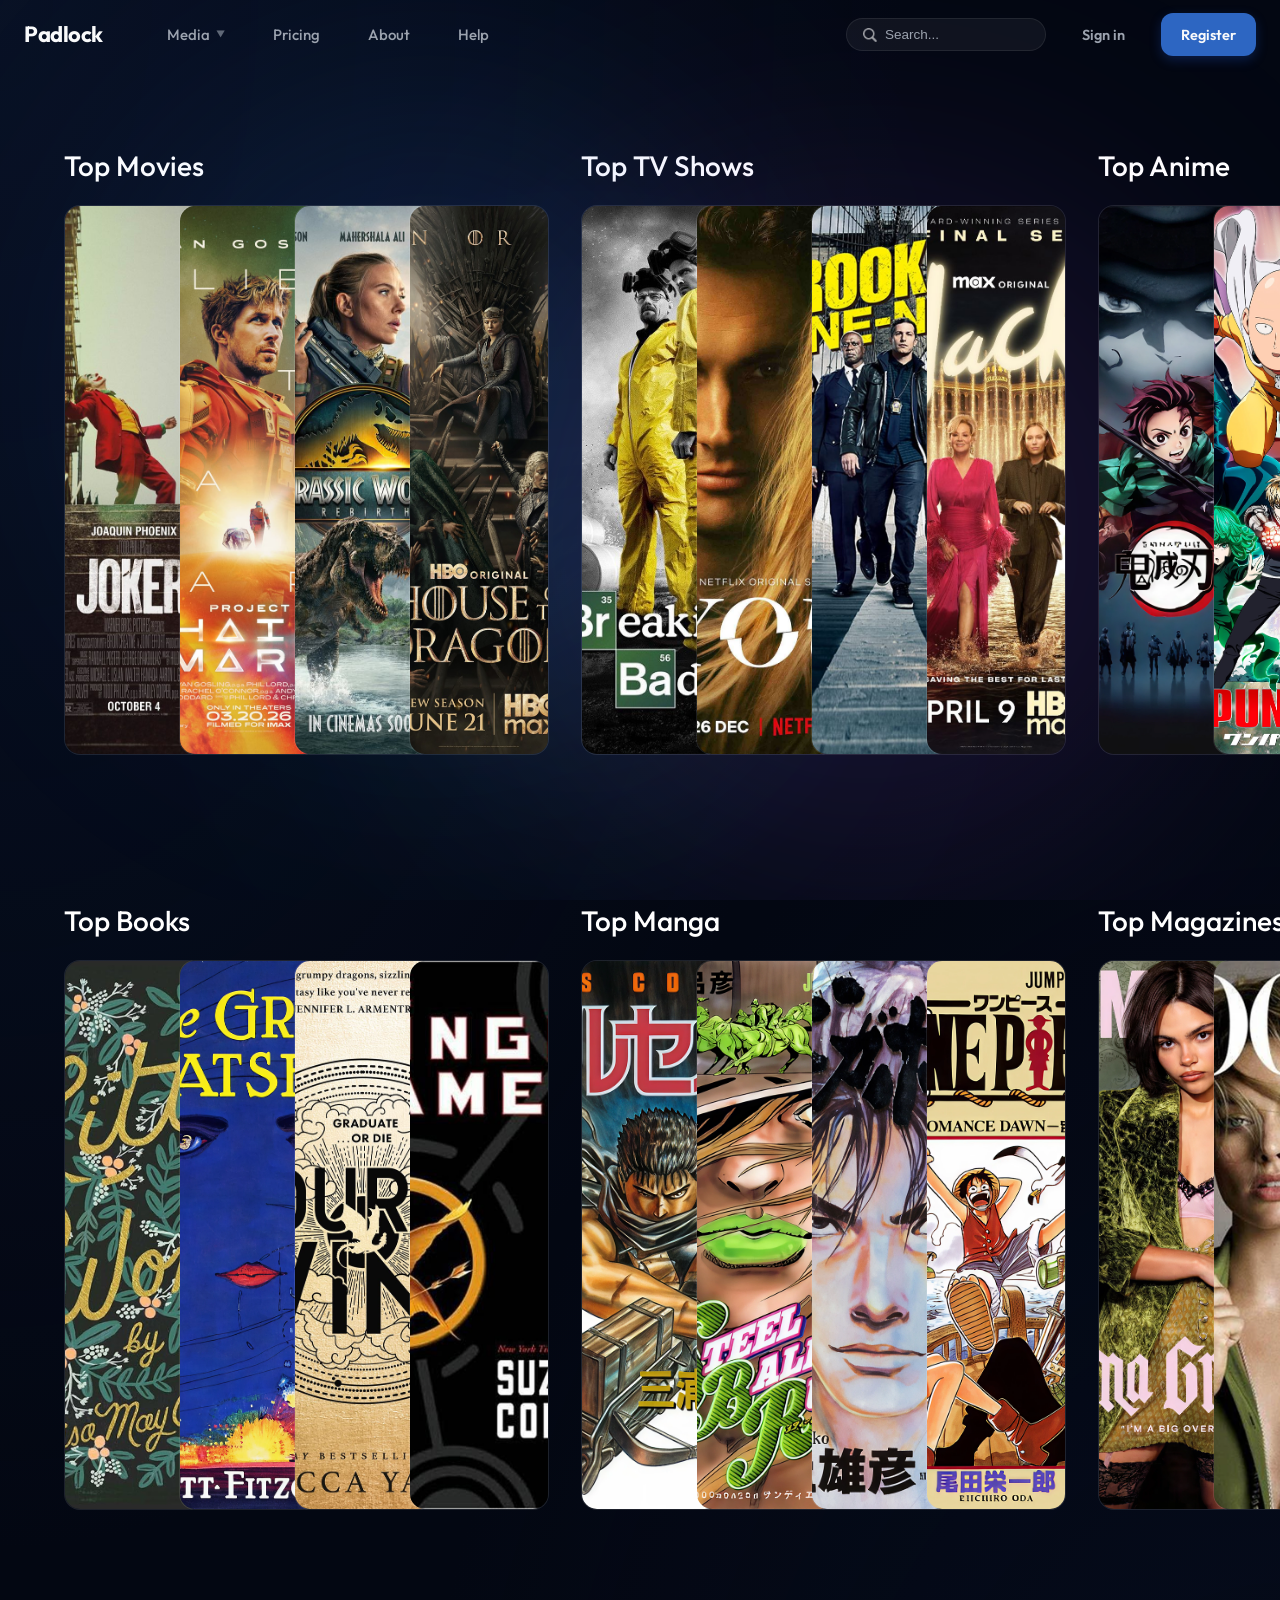
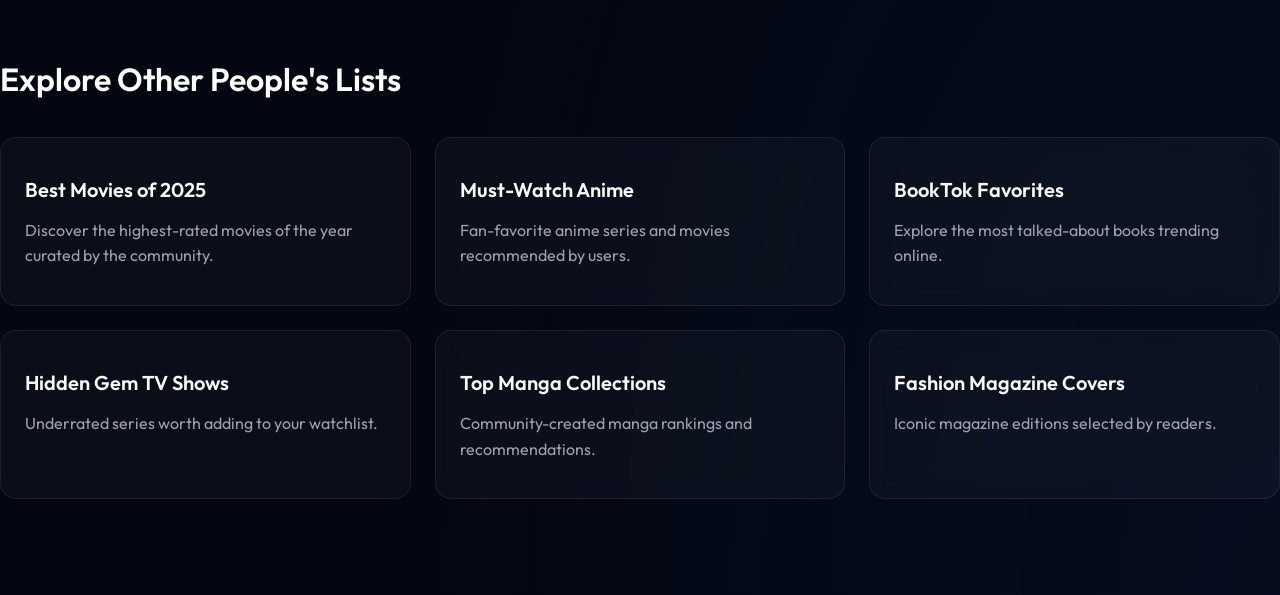
==== explore.html @ 6f5fa1e5 "carousel added in mane page, explore page rows and entertainment poasters added" ====
<!DOCTYPE html>
<html lang="en">

<head>
    <meta charset="UTF-8">
    <meta name="viewport" content="width=device-width, initial-scale=1.0">
    <title>Padlock - Explore</title>
    <meta name="description" content="Explore Padlock's entertainment universe.">

    <!-- Google Fonts -->
    <link rel="preconnect" href="https://fonts.googleapis.com">
    <link rel="preconnect" href="https://fonts.gstatic.com" crossorigin>
    <link
        href="https://fonts.googleapis.com/css2?family=Inter:wght@300;400;500;600;700&family=Outfit:wght@300;400;500;600;700&display=swap"
        rel="stylesheet">

    <link rel="stylesheet" href="style.css">
    <link rel="stylesheet" href="explore.css">


</head>

<body>

    <div class="hero__aether">
        <div class="aura-ball aura-ball--1"></div>
        <div class="aura-ball aura-ball--2"></div>
        <div class="aura-ball aura-ball--3"></div>
    </div>

    <!-- Premium Fixed Navigation Header -->
    <header class="header" id="mainHeader">
        <div class="header__container">
            <div class="header__left">
                <!-- Logo -->
                <a href="#" class="logo">
                    <span class="logo__text">Padlock</span>
                </a>

                <!-- Navigation Links -->
                <nav class="nav">
                    <div class="nav__item nav__item--has-dropdown" id="mediaDropdownTrigger">
                        <a href="#" class="nav__link"> Media

                            <span class="nav__arrow">▼</span>
                        </a>

                        <!-- Full-width Dropdown Menu -->
                        <div class="dropdown" id="mediaDropdown">
                            <div class="dropdown__container">
                                <!-- Left Panel: Pitch/Overview -->
                                <div class="dropdown__left">
                                    <h3 class="dropdown__title">All Your Media</h3>
                                    <p class="dropdown__info">Keep track of movies, TV shows, anime, books, manga,
                                        magazines and more in one place.</p>
                                    <a href="#" class="dropdown__action">
                                        See overview <span class="dropdown__arrow">→</span>
                                    </a>
                                </div>

                                <!-- Right Panel: Navigation Columns -->
                                <div class="dropdown__right">
                                    <div class="subnav-column">
                                        <span class="subnav-label">Watch</span>
                                        <div class="subnav">
                                            <a href="#" class="subnav-link">
                                                <span class="link-title">Movies</span>
                                                <span class="link-arrow">→</span>
                                            </a>
                                            <a href="#" class="subnav-link">
                                                <span class="link-title">TV Shows</span>
                                                <span class="link-arrow">→</span>
                                            </a>
                                            <a href="#" class="subnav-link">
                                                <span class="link-title">Anime</span>
                                                <span class="link-arrow">→</span>
                                            </a>
                                        </div>
                                    </div>

                                    <div class="subnav-column">
                                        <span class="subnav-label">Reads</span>
                                        <div class="subnav">
                                            <a href="#" class="subnav-link">

                                                <span class="link-title">Books</span>
                                                <span class="link-arrow">→</span>
                                            </a>
                                            <a href="#" class="subnav-link">

                                                <span class="link-title">Manga</span>
                                                <span class="link-arrow">→</span>
                                            </a>
                                            <a href="#" class="subnav-link">

                                                <span class="link-title">Magazines</span>
                                                <span class="link-arrow">→</span>
                                            </a>
                                        </div>
                                    </div>
                                </div>
                            </div>
                        </div>
                    </div>
                    <a href="#" class="nav__link">Pricing</a>
                    <a href="#" class="nav__link">About</a>
                    <a href="#" class="nav__link">Help</a>
                </nav>
            </div>

            <!-- Right Controls: Search & Account -->
            <div class="header__right">
                <div class="search-bar">
                    <img src="./images/magnifyingglass.png" alt="Search Icon" class="search-bar__icon">
                    <input type="text" placeholder="Search..." class="search-bar__input">
                </div>
                <a href="./signin.html" class="btn btn--text">Sign in</a>
                <a href="./register.html" class="btn btn--primary">Register</a>
            </div>
        </div>

        <!-- Background Blur Overlay -->
        <div class="dropdown-overlay" id="dropdownOverlay"></div>
    </header>


    <main class="explore-page">

        <section class="section__entertainment">
            <h1 class="section__title">Top Movies</h1>
            <div class="media-row">

                <div class="movie-card">
                    <img src="./images/jocker.png" alt="F1 Movie" class="movie-card__image">
                </div>

                <div class="movie-card">
                    <img src="./images/projecth.png" alt="Project H" class="movie-card__image">
                </div>

                <div class="movie-card">
                    <img src="./images/jurasicworldr.png" alt="Jurassic World: Dominion" class="movie-card__image">
                </div>

                <div class="movie-card">
                    <img src="./images/houseofdragons.png" alt="Kimetsu no Yaiba" class="movie-card__image">
                </div>
            </div>
        </section>

        <section class="section__entertainment">
            <h1 class="section__title">Top TV Shows</h1>
            <div class="media-row">

                <div class="movie-card">
                    <img src="./images/breakingbad.png" alt="Breaking Bad" class="movie-card__image">
                </div>

                <div class="movie-card">
                    <img src="./images/you.png" alt="Kimetsu no Yaiba" class="movie-card__image">
                </div>

                <div class="movie-card">
                    <img src="./images/brooklnninenine.png" alt="Kimetsu no Yaiba" class="movie-card__image">
                </div>

                <div class="movie-card">
                    <img src="./images/hacks.png" alt="Kimetsu no Yaiba" class="movie-card__image">
                </div>


            </div>
        </section>

        <section class="section__entertainment">
            <h1 class="section__title">Top Anime</h1>
            <div class="media-row">
                <div class="movie-card">
                    <img src="./images/kimetsunoyaiba.png" alt="Kimetsu no Yaiba" class="movie-card__image">
                </div>
                <div class="movie-card">
                    <img src="./images/onepunch.png" alt="One Punch Man" class="movie-card__image">
                </div>
                <div class="movie-card">
                    <img src="./images/juju.png" alt="Kimetsu no Yaiba" class="movie-card__image">
                </div>
                <div class="movie-card">
                    <img src="./images/aot.png" alt="Kimetsu no Yaiba" class="movie-card__image">
                </div>
            </div>
        </section>

        <section class="section__entertainment">
            <h1 class="section__title">Top Books</h1>
            <div class="media-row">

                <div class="movie-card">
                    <img src="./images/litlewoman.png" alt="Little Women" class="movie-card__image">
                </div>

                <div class="movie-card">
                    <img src="./images/greatgatsby.png" alt="Kimetsu no Yaiba" class="movie-card__image">
                </div>

                <div class="movie-card">
                    <img src="./images/fourthwing.png" alt="Kimetsu no Yaiba" class="movie-card__image">
                </div>

                <div class="movie-card">
                    <img src="./images/hungergamesbook.png" alt="Kimetsu no Yaiba" class="movie-card__image">
                </div>

            </div>
        </section>

        <section class="section__entertainment">
            <h1 class="section__title">Top Manga</h1>
            <div class="media-row">

                <div class="movie-card">
                    <img src="./images/bersekmanga.png" alt="Kimetsu no Yaiba" class="movie-card__image">
                </div>

                <div class="movie-card">
                    <img src="./images/jujumanga.png" alt="Kimetsu no Yaiba" class="movie-card__image">
                </div>

                <div class="movie-card">
                    <img src="./images/vagabonmanga.png" alt="Kimetsu no Yaiba" class="movie-card__image">
                </div>

                <div class="movie-card">
                    <img src="./images/onepicemanga.png" alt="Kimetsu no Yaiba" class="movie-card__image">
                </div>

            </div>
        </section>

        <section class="section__entertainment">
            <h1 class="section__title">Top Magazines</h1>
            <div class="media-row">

                <div class="movie-card">
                    <img src="./images/ariannagcosmo.png" alt="Kimetsu no Yaiba" class="movie-card__image">
                </div>

                <div class="movie-card">
                    <img src="./images/margotvogue.png" alt="Kimetsu no Yaiba" class="movie-card__image">
                </div>

                <div class="movie-card">
                    <img src="./images/chalametvogue.png" alt="Kimetsu no Yaiba" class="movie-card__image">
                </div>

                <div class="movie-card">
                    <img src="./images/voguegracea.png" alt="Kimetsu no Yaiba" class="movie-card__image">
                </div>

            </div>
        </section>

    </main>
    <section class="lists-section">

        <h2 class="lists-section__title">Explore Other People's Lists</h2>

        <div class="lists-grid">

            <div class="list-card">
                <h3 class="list-card__title">Best Movies of 2025</h3>
                <p class="list-card__description">
                    Discover the highest-rated movies of the year curated by the community.
                </p>
            </div>

            <div class="list-card">
                <h3 class="list-card__title">Must-Watch Anime</h3>
                <p class="list-card__description">
                    Fan-favorite anime series and movies recommended by users.
                </p>
            </div>

            <div class="list-card">
                <h3 class="list-card__title">BookTok Favorites</h3>
                <p class="list-card__description">
                    Explore the most talked-about books trending online.
                </p>
            </div>

            <div class="list-card">
                <h3 class="list-card__title">Hidden Gem TV Shows</h3>
                <p class="list-card__description">
                    Underrated series worth adding to your watchlist.
                </p>
            </div>

            <div class="list-card">
                <h3 class="list-card__title">Top Manga Collections</h3>
                <p class="list-card__description">
                    Community-created manga rankings and recommendations.
                </p>
            </div>

            <div class="list-card">
                <h3 class="list-card__title">Fashion Magazine Covers</h3>
                <p class="list-card__description">
                    Iconic magazine editions selected by readers.
                </p>
            </div>

        </div>

    </section>




</body>

</html>
---- style.css ----
/* ==========================================================================
   DESIGN VARIABLES & CUSTOM TOKENS (Sleek Dark Theme)
   ========================================================================== */
:root {
    /* Color Palette */
    --color-bg-primary: #030712;
    --color-bg-secondary: #081125;
    --color-text-white: #f9fafb;
    --color-text-muted-white: #9ca3af;

    /* Header & Navigation Colors (Dark Theme Glassmorphism) */
    --color-header-bg: rgba(3, 7, 18, 0.45);
    --color-header-bg-solid: rgba(8, 17, 37, 0.95);
    --color-header-text: #f9fafb;
    --color-header-muted: #9ca3af;
    --color-header-border: rgba(255, 255, 255, 0.06);
    --color-blue-primary: rgba(59, 131, 246, 0.774);
    --color-blue-hover: rgb(219, 143, 28);
    --color-accent-purple: #a855f7;

    /* Card Colors */
    --color-card-bg: rgba(255, 255, 255, 0.03);
    --color-card-border: rgba(255, 255, 255, 0.08);
    --color-card-bg-hover: rgba(255, 255, 255, 0.07);
    --color-card-border-hover: rgba(59, 130, 246, 0.4);

    /* Typography */
    --font-primary: 'Outfit', 'Inter', sans-serif;
    --font-secondary: 'Inter', sans-serif;

    /* Spacing System */
    --space-xs: 4px;
    --space-sm: 8px;
    --space-md: 16px;
    --space-lg: 24px;
    --space-xl: 36px;
    --space-2xl: 48px;

    /* Layout Configurations */
    --header-height: 70px;
    --border-radius-sm: 6px;
    --border-radius-md: 12px;
    --border-radius-lg: 16px;
    --border-radius-full: 9999px;

    /* Transition Timings */
    --transition-fast: 0.15s ease;
    --transition-normal: 0.25s cubic-bezier(0.2, 0.8, 0.2, 1);
    --transition-slow: 0.5s cubic-bezier(0.2, 0.8, 0.2, 1);

    /* Aether Aura Colors */
    --aura-color-1: rgba(59, 130, 246, 0.25);
    --aura-color-2: rgba(168, 85, 247, 0.25);
    --aura-color-3: rgba(6, 182, 212, 0.2);
}

/* ==========================================================================
   RESET & GLOBAL BASE STYLES
   ========================================================================== */
* {
    margin: 0;
    padding: 0;
    box-sizing: border-box;
}

body {
    background-color: var(--color-bg-primary);
    background-image: radial-gradient(at 0% 0%, rgba(13, 27, 56, 0.5) 0px, transparent 50%),
        radial-gradient(at 100% 100%, rgba(9, 18, 41, 0.5) 0px, transparent 50%);
    color: var(--color-text-white);
    font-family: var(--font-primary);
    min-height: 100vh;
    overflow-x: hidden;
    line-height: 1.6;
}

a {
    text-decoration: none;
    color: inherit;
}

button {
    font-family: inherit;
    background: none;
    border: none;
    cursor: pointer;
}

/* ==========================================================================
   HEADER & TOPBAR NAVIGATION (Antigravity Style)
   ========================================================================== */
.header {
    position: fixed;
    top: 0;
    left: 0;
    right: 0;
    width: 100%;
    height: var(--header-height);
    background-color: transparent;
    border-bottom: 1px solid transparent;
    z-index: 100;
    transition: background-color var(--transition-normal), border-bottom var(--transition-normal), backdrop-filter var(--transition-normal);
}

/* Header scrolled state */
.header.header--scrolled {
    background-color: var(--color-header-bg);
    border-bottom: 1px solid var(--color-header-border);
    backdrop-filter: blur(16px);
    -webkit-backdrop-filter: blur(16px);
}

/* Header opens dropdown state */
.header.header--dropdown-open {
    background-color: var(--color-header-bg-solid);
    border-bottom: 1px solid rgba(255, 255, 255, 0.1);
    backdrop-filter: blur(20px);
    -webkit-backdrop-filter: blur(20px);
}

.header__container {
    max-width: 1400px;
    height: 100%;
    margin: 0 auto;
    padding: 0 var(--space-lg);
    display: flex;
    align-items: center;
    justify-content: space-between;
}

.header__left {
    display: flex;
    align-items: center;
    gap: var(--space-2xl);
}

/* Logo Styling */
.logo {
    display: flex;
    align-items: center;
    gap: var(--space-sm);
    color: var(--color-header-text);
    font-weight: 700;
    font-size: 22px;
    letter-spacing: -0.5px;
}

.logo__icon {
    font-size: 22px;
    background: linear-gradient(135deg, var(--color-blue-hover), var(--color-accent-purple));
    -webkit-background-clip: text;
    -webkit-text-fill-color: transparent;
}

/* Main Navigation Menu */
.nav {
    display: flex;
    align-items: center;
    gap: var(--space-md);
}

.nav__link {
    color: var(--color-header-muted);
    font-size: 15px;
    font-weight: 500;
    padding: 8px 16px;
    border-radius: var(--border-radius-sm);
    transition: color var(--transition-fast), background-color var(--transition-fast);
    display: flex;
    align-items: center;
    gap: 6px;
}

.nav__link:hover {
    color: var(--color-header-text);
    background-color: rgba(255, 255, 255, 0.03);
}

.nav__arrow {
    font-size: 9px;
    display: inline-block;
    opacity: 0.6;
    transition: transform var(--transition-normal);
}

.nav__item--has-dropdown:hover .nav__arrow {
    transform: rotate(-180deg);
}

/* Header Right Area */
.header__right {
    display: flex;
    align-items: center;
    gap: var(--space-md);
}

/* Search Bar */
.search-bar {
    position: relative;
    display: flex;
    align-items: center;
    background-color: rgba(255, 255, 255, 0.05);
    border: 1px solid rgba(255, 255, 255, 0.08);
    border-radius: var(--border-radius-full);
    padding: 8px 16px;
    width: 200px;
    transition: all var(--transition-normal);
}

.search-bar:focus-within {
    background-color: rgba(255, 255, 255, 0.08);
    border-color: rgba(59, 130, 246, 0.5);
    width: 260px;
    box-shadow: 0 0 15px rgba(59, 130, 246, 0.15);
}

.search-bar__icon {
    width: 14px;
    height: 14px;
    opacity: 0.6;
    margin-right: var(--space-sm);
}

.search-bar__input {
    border: none;
    background: transparent;
    outline: none;
    color: var(--color-header-text);
    font-size: 13.5px;
    width: 100%;
}

.search-bar__input::placeholder {
    color: var(--color-header-muted);
}

/* Buttons */
.btn {
    padding: 10px 20px;
    border-radius: var(--border-radius-md);
    font-size: 14.5px;
    font-weight: 600;
    transition: all var(--transition-fast);
}

.btn--text {
    color: var(--color-header-muted);
}

.btn--text:hover {
    color: var(--color-header-text);
    background-color: rgba(255, 255, 255, 0.05);
}

.btn--primary {
    background: var(--color-blue-primary);
    color: var(--color-text-white);
    box-shadow: 0 4px 12px rgba(37, 99, 235, 0.25);
}

.btn--primary:hover {
    transform: translateY(-1px);
    box-shadow: 0 6px 16px rgba(37, 99, 235, 0.35);
    background: var(--color-blue-hover);
}

/* ==========================================================================
   FULL-WIDTH DROPDOWN MENU PANEL
   ========================================================================== */
.dropdown {
    position: absolute;
    top: var(--header-height);
    left: 0;
    right: 0;
    width: 100vw;
    background-color: var(--color-header-bg-solid);
    border-bottom: 1px solid rgba(255, 255, 255, 0.08);
    box-shadow: 0 20px 40px rgba(0, 0, 0, 0.3);
    padding: var(--space-2xl) 0 var(--space-xl);
    z-index: 99;
    backdrop-filter: blur(20px);
    -webkit-backdrop-filter: blur(20px);

    /* Animation Properties */
    opacity: 0;
    visibility: hidden;
    transform: translateY(-12px);
    transition: opacity var(--transition-normal), visibility var(--transition-normal), transform var(--transition-normal);
}

/* Opening states via hover */
.nav__item--has-dropdown:hover .dropdown {
    opacity: 1;
    visibility: visible;
    transform: translateY(0);
}

.dropdown__container {
    max-width: 1200px;
    margin: 0 auto;
    padding: 0 var(--space-lg);
    display: grid;
    grid-template-columns: 1.2fr 2.8fr;
    gap: var(--space-2xl);
}

/* Left Panel Pitch */
.dropdown__left {
    display: flex;
    flex-direction: column;
    align-items: flex-start;
    border-right: 1px solid rgba(255, 255, 255, 0.05);
    padding-right: var(--space-2xl);
}

.dropdown__title {
    font-family: var(--font-primary);
    font-size: 24px;
    font-weight: 600;
    color: var(--color-header-text);
    margin-bottom: var(--space-sm);
    background: linear-gradient(to right, #ffffff, #9ca3af);
    -webkit-background-clip: text;
    -webkit-text-fill-color: transparent;
}

.dropdown__info {
    font-size: 14.5px;
    color: var(--color-header-muted);
    line-height: 1.6;
    margin-bottom: var(--space-lg);
}

.dropdown__action {
    display: inline-flex;
    align-items: center;
    color: var(--color-blue-hover);
    font-weight: 600;
    font-size: 14.5px;
    transition: gap var(--transition-fast);
    gap: var(--space-xs);
}

.dropdown__arrow {
    transition: transform var(--transition-fast);
}

.dropdown__action:hover {
    color: #93c5fd;
}

.dropdown__action:hover .dropdown__arrow {
    transform: translateX(4px);
}

/* Right Panel Columns */
.dropdown__right {
    display: flex;
    gap: var(--space-2xl);
}

.subnav-column {
    flex: 1;
}

.subnav-label {
    display: block;
    font-size: 11px;
    font-weight: 700;
    text-transform: uppercase;
    color: rgba(255, 255, 255, 0.4);
    letter-spacing: 1px;
    margin-bottom: var(--space-md);
}

.subnav {
    display: flex;
    flex-direction: column;
    gap: var(--space-xs);
}

/* Hover listings style */
.subnav-link {
    display: flex;
    align-items: center;
    padding: 12px 16px;
    border-radius: var(--border-radius-md);
    color: var(--color-header-text);
    background-color: rgba(255, 255, 255, 0);
    transition: background-color var(--transition-fast), color var(--transition-fast), transform var(--transition-fast);
}

.link-icon {
    font-size: 20px;
    margin-right: 14px;
}

.link-title {
    font-size: 15px;
    font-weight: 500;
    flex-grow: 1;
}

.link-arrow {
    font-size: 14px;
    color: var(--color-blue-hover);
    opacity: 0;
    transform: translateX(-5px);
    transition: opacity var(--transition-fast), transform var(--transition-fast);
}

.subnav-link:hover {
    background-color: rgba(255, 255, 255, 0.04);
    color: var(--color-blue-hover);
    transform: translateX(4px);
}

.subnav-link:hover .link-arrow {
    opacity: 1;
    transform: translateX(0);
}

/* Backdrop Overlay */
.dropdown-overlay {
    position: fixed;
    top: var(--header-height);
    left: 0;
    right: 0;
    height: 100vh;
    width: 100vw;
    background-color: rgba(3, 7, 18, 0.4);
    backdrop-filter: blur(8px);
    -webkit-backdrop-filter: blur(8px);
    opacity: 0;
    pointer-events: none;
    transition: opacity var(--transition-normal);
    z-index: 98;
}

/* Triggers when header has open class */
.header.header--dropdown-open .dropdown-overlay {
    opacity: 1;
    pointer-events: auto;
}

/* ==========================================================================
   AETHER BACK DROP (AURA SPHERES SYSTEM)
   ========================================================================== */
.hero__aether {
    position: absolute;
    top: 0;
    left: 50%;
    transform: translateX(-50%);
    width: 100vw;
    height: 100vh;
    z-index: 0;
    overflow: hidden;
    pointer-events: none;
}

.hero__aether::after {
    content: '';
    position: absolute;
    inset: 0;
    background: radial-gradient(circle at center, transparent 30%, var(--color-bg-primary) 80%);
    z-index: 2;
}

.aura-ball {
    position: absolute;
    border-radius: 50%;
    filter: blur(120px);
    animation-iteration-count: infinite;
    animation-timing-function: ease-in-out;
    z-index: 1;
    mix-blend-mode: screen;
}

.aura-ball--1 {
    width: 600px;
    height: 600px;
    background-color: var(--aura-color-1);
    top: 10%;
    left: 10%;
    animation-name: auraShift1;
    animation-duration: 20s;
    opacity: 0.5;
}

.aura-ball--2 {
    width: 700px;
    height: 700px;
    background-color: var(--aura-color-2);
    top: 20%;
    right: 5%;
    animation-name: auraShift2;
    animation-duration: 25s;
    opacity: 0.45;
}

.aura-ball--3 {
    width: 400px;
    height: 400px;
    background-color: var(--aura-color-3);
    bottom: 10%;
    left: 30%;
    animation-name: auraShift3;
    animation-duration: 22s;
    animation-delay: -5s;
    opacity: 0.4;
}

@keyframes auraShift1 {

    0%,
    100% {
        transform: translate(0, 0) scale(1);
    }

    50% {
        transform: translate(80px, 60px) scale(1.15);
    }
}

@keyframes auraShift2 {

    0%,
    100% {
        transform: translate(0, 0) scale(1);
    }

    50% {
        transform: translate(-100px, -50px) scale(1.1);
    }
}

@keyframes auraShift3 {

    0%,
    100% {
        transform: translate(0, 0) scale(1);
    }

    50% {
        transform: translate(60px, -80px) scale(1.2);
    }
}

/* ==========================================================================
   FOREGROUND HERO SECTION
   ========================================================================== */
.hero {
    position: relative;
    z-index: 10;
    padding: 200px 10% 100px 10%;
    max-width: 1200px;
    margin: 0 auto;
    display: flex;
    flex-direction: column;
    align-items: center;
    text-align: center;
}

.hero__title {
    font-size: 76px;
    font-weight: 800;
    line-height: 1.15;
    letter-spacing: -2px;
    margin-bottom: var(--space-md);
    background: linear-gradient(135deg, #ffffff 30%, #a5b4fc 100%);
    -webkit-background-clip: text;
    -webkit-text-fill-color: transparent;
}

.hero__subtitle {
    font-size: 20px;
    color: var(--color-text-muted-white);
    max-width: 700px;
    margin-bottom: var(--space-2xl);
    line-height: 1.6;
}

.hero__actions {
    display: flex;
    gap: var(--space-md);
}

.hero__btn {
    padding: 16px 32px;
    border-radius: var(--border-radius-md);
    font-size: 16px;
    font-weight: 600;
    transition: all var(--transition-normal);
}

.hero__btn--primary {
    background-color: var(--color-text-white);
    color: var(--color-bg-primary);
    box-shadow: 0 4px 20px rgba(255, 255, 255, 0.15);
}

.hero__btn--primary:hover {
    background-color: #f3f4f6;
    transform: translateY(-2px);
    box-shadow: 0 8px 30px rgba(255, 255, 255, 0.25);
}

.hero__btn--secondary {
    background-color: rgba(255, 255, 255, 0.03);
    color: var(--color-text-white);
    backdrop-filter: blur(10px);
    -webkit-backdrop-filter: blur(10px);
    border: 1px solid rgba(255, 255, 255, 0.08);
}

.hero__btn--secondary:hover {
    background-color: rgba(255, 255, 255, 0.08);
    border-color: rgba(255, 255, 255, 0.15);
    transform: translateY(-2px);
}

/* ==========================================================================
   CARDS INFORMATION GRID
   ========================================================================== */
.cards-section {
    position: relative;
    z-index: 10;
    max-width: 1200px;
    margin: 0 auto 120px auto;
    padding: 0 var(--space-lg);
}

.cards-grid {
    display: grid;
    grid-template-columns: repeat(3, 1fr);
    gap: var(--space-lg);
}

.card {
    background-color: var(--color-card-bg);
    border: 1px solid var(--color-card-border);
    border-radius: var(--border-radius-lg);
    padding: var(--space-xl) var(--space-lg);
    color: var(--color-text-white);
    transition: all var(--transition-slow);
    cursor: pointer;
    backdrop-filter: blur(12px);
    -webkit-backdrop-filter: blur(12px);
    display: flex;
    flex-direction: column;
    position: relative;
    overflow: hidden;
}

.card::before {
    content: '';
    position: absolute;
    top: 0;
    left: 0;
    right: 0;
    height: 2px;
    background: linear-gradient(90deg, transparent, var(--color-blue-primary), transparent);
    opacity: 0;
    transition: opacity var(--transition-normal);
}

.card__title {
    font-size: 22px;
    font-weight: 600;
    margin-bottom: var(--space-md);
    line-height: 1.3;
    transition: color var(--transition-normal);
}

.card__description {
    font-size: 14.5px;
    color: var(--color-text-muted-white);
    line-height: 1.6;
    transition: color var(--transition-normal);
}

/* Card Hover Styles */
.card:hover {
    background-color: var(--color-card-bg-hover);
    border-color: var(--color-card-border-hover);
    transform: translateY(-6px);
    box-shadow: 0 12px 30px rgba(59, 130, 246, 0.1);
}

.card:hover::before {
    opacity: 1;
}

.card:hover .card__title {
    color: var(--color-blue-hover);
}

.card:hover .card__description {
    color: var(--color-text-white);
}







/* ==========================================================================
   FOOTER COMPONENT
   ========================================================================== */
.footer {
    position: relative;
    z-index: 10;
    background-color: #020617;
    border-top: 1px solid rgba(255, 255, 255, 0.05);
    padding: var(--space-2xl) 0;
}

.footer__nav {
    max-width: 1200px;
    margin: 0 auto;
    padding: 0 var(--space-lg);
}

.footer__list {
    list-style: none;
    display: flex;
    gap: var(--space-2xl);
    justify-content: center;
    align-items: center;
}

.footer__list a {
    color: var(--color-text-muted-white);
    font-size: 14px;
    transition: color var(--transition-fast);
}

.footer__list a:hover {
    color: var(--color-text-white);
}

/* ==========================================================================
   TOP MOVIES 2025 MARQUEE CAROUSEL
   ========================================================================== */
.carousel-section {
    position: relative;
    z-index: 10;
    width: 100%;
    max-width: 100vw;
    margin: 240px auto 140px auto;
    overflow: hidden;
}

.carousel-section__title {
    font-family: var(--font-primary);
    font-size: 40px;
    font-weight: 700;
    color: var(--color-text-white);
    margin-bottom: var(--space-xl);
    text-align: center;
    background: linear-gradient(135deg, #ffffff 40%, #a5b4fc 100%);
    -webkit-background-clip: text;
    -webkit-text-fill-color: transparent;
}

.movie-carousel {
    width: 100%;
    position: relative;
    padding: 30px 0;
}

.movie-carousel__viewport {
    width: 100%;
    overflow: hidden;
    /* Edge fade effect */
    mask-image: linear-gradient(to right, transparent, black 12%, black 88%, transparent);
    -webkit-mask-image: linear-gradient(to right, transparent, black 12%, black 88%, transparent);
}

.movie-carousel__track {
    display: flex;
    gap: var(--space-xl);
    width: max-content;
    transition: transform 0.5s ease;

}


/* Navigation Buttons Styling */
.carousel-btn {
    position: absolute;
    top: 50%;
    transform: translateY(-50%);
    z-index: 100;
    width: 56px;
    height: 56px;
    border-radius: 50%;
    background: rgba(8, 17, 37, 0.7);
    border: 1px solid rgba(255, 255, 255, 0.1);
    color: var(--color-text-white);
    backdrop-filter: blur(12px);
    -webkit-backdrop-filter: blur(12px);
    display: flex;
    align-items: center;
    justify-content: center;
    cursor: pointer;
    box-shadow: 0 8px 32px rgba(0, 0, 0, 0.5);
    transition: all var(--transition-normal);
}

.carousel-btn:hover {
    background: var(--color-blue-hover);
    border-color: transparent;
    color: var(--color-bg-primary);
    box-shadow: 0 0 25px rgba(219, 143, 28, 0.5);
    transform: translateY(-50%) scale(1.1);
}

.carousel-btn:active {
    transform: translateY(-50%) scale(0.95);
}

.carousel-btn--prev {
    left: 40px;
}

.carousel-btn--next {
    right: 40px;
}

/* Hide navigation buttons on mobile devices */
@media (max-width: 768px) {
    .carousel-btn {
        display: none;
    }
}

.movie-card {
    position: relative;
    width: 375px;
    height: 550px;
    border-radius: var(--border-radius-lg);
    overflow: hidden;
    background-color: var(--color-card-bg);
    border: 1px solid var(--color-card-border);
    cursor: pointer;
    transition: transform var(--transition-normal),
    border-color var(--transition-normal),
    box-shadow var(--transition-normal);
    user-select: none;
}

@media (min-width: 1400px) {
    .movie-card {
        width: 320px;
        height: 480px;
    }
}

@media (max-width: 900px) {
    .movie-card {
        width: 240px;
        height: 360px;
    }
}

@media (max-width: 600px) {
    .movie-card {
        width: 180px;
        height: 270px;
    }
}

.movie-card:hover {
    transform: translateY(-10px) scale(1.03);
    border-color: rgb(80, 28, 80);
    box-shadow: 0 15px 35px rgba(28, 127, 219, 0.486);
}

.movie-card__image {
    width: 100%;
    height: 100%;
    object-fit: cover;
    transition: transform var(--transition-normal);
}

.movie-card:hover .movie-card__image {
    transform: scale(1.06);
}

.movie-card__info {
    position: absolute;
    bottom: 0;
    left: 0;
    right: 0;
    padding: var(--space-md);
    background: linear-gradient(to top, rgba(3, 7, 18, 0.95) 0%, rgba(3, 7, 18, 0.6) 60%, transparent 100%);
    color: var(--color-text-white);
    display: flex;
    flex-direction: column;
    gap: var(--space-xs);
    transform: translateY(0);
    transition: transform var(--transition-normal);
}

.movie-card__badge {
    align-self: flex-start;
    font-size: 11px;
    font-weight: 700;
    text-transform: uppercase;
    background-color: #5596f77a;
    color: rgb(255, 255, 255);
    padding: 2px 8px;
    font-weight: 300;
    border-radius: var(--border-radius-full);
}

.movie-card__name {
    font-size: 18px;
    font-weight: 600;
    line-height: 1.2;
    margin: 2px 0;
}

.movie-card__genre {
    font-size: 13px;
    color: var(--color-text-muted-white);
}

@keyframes marquee-left {
    0% {
        transform: translateX(0);
    }

    100% {
        transform: translateX(-50%);
    }
}

/* ==========================================================================
   RESPONSIVE DESIGN (MEDIA QUERIES)
   ========================================================================== */
@media (max-width: 1024px) {
    .dropdown__container {
        grid-template-columns: 1fr;
        gap: var(--space-lg);
    }

    .dropdown__left {
        display: none;
        /* Hide overview pitch in smaller viewports */
    }

    .hero__title {
        font-size: 56px;
    }
}

@media (max-width: 768px) {
    .header__right .search-bar {
        display: none;
        /* Hide search input on mobile for simplicity */
    }

    .hero {
        padding-top: 150px;
    }

    .hero__title {
        font-size: 40px;
    }

    .cards-grid {
        grid-template-columns: 1fr;
    }

    .footer__list {
        flex-direction: column;
        gap: var(--space-md);
        align-items: center;
    }
}
---- explore.css ----
.hero__aether::after {
    display: none;
}


.explore-page {
    margin-top: 9rem;
    padding: 0 5%;
    display: grid;
    grid-template-columns: repeat(3, 1fr);
    gap: 2rem;
}

@media (max-width: 1000px) {
    .explore-page {
        grid-template-columns: repeat(2, 1fr);
    }
}

@media (max-width: 650px) {
    .explore-page {
        grid-template-columns: 1fr;
    }
}

.section__entertainment {
    margin-bottom: 6rem;
}

.section__title {
    font-size: 28px;
    color: white;
    margin-bottom: 1rem;
    font-weight: 500;
}



.media-row {
    display: flex;
    gap: 0; /* important for overlap */
    overflow-x: auto;
    padding-bottom: 1rem;
}



.media-row::-webkit-scrollbar {
    height: 8px;
}

.media-row::-webkit-scrollbar-thumb {
    background: rgba(255, 255, 255, 0.2);
    border-radius: 999px;
}


.movie-card:hover .movie-card__image {
    transform: none;
}

.movie-card {
    width: 140px;
    aspect-ratio: 2 / 3;
    border-radius: var(--border-radius-lg);
    overflow: hidden;

    margin-left: -25px; /* 👈 THIS creates overlap */
    flex-shrink: 0;
}

.movie-card:first-child {
    margin-left: 0;
}

.section__title {
    font-size: 28px;
    color: white;
    margin-bottom: 1rem;
    font-weight: 500;

    display: inline-block;
    cursor: pointer;
    transition: color 0.2s ease, transform 0.2s ease;
}

.section__title:hover {
    color: var(--color-blue-hover);
    transform: translateX(6px);
}
/* ==========================================
   COMMUNITY LISTS SECTION
========================================== */

.lists-section {
    grid-column: 1 / -1;
    margin-top: 2rem;
    margin-bottom: 6rem;
}

.lists-section__title {
    font-size: 2rem;
    font-weight: 600;
    margin-bottom: 2rem;
    color: white;
}

/* Grid */

.lists-grid {
    display: grid;
    grid-template-columns: repeat(3, 1fr);
    gap: 1.5rem;
}

@media (max-width: 1000px) {
    .lists-grid {
        grid-template-columns: repeat(2, 1fr);
    }
}

@media (max-width: 650px) {
    .lists-grid {
        grid-template-columns: 1fr;
    }
}

/* Card Style */

.list-card {
    background-color: var(--color-card-bg);
    border: 1px solid var(--color-card-border);
    border-radius: var(--border-radius-lg);
    padding: var(--space-xl) var(--space-lg);
    color: var(--color-text-white);
    transition: all var(--transition-slow);
    cursor: pointer;
    backdrop-filter: blur(12px);
    -webkit-backdrop-filter: blur(12px);
    position: relative;
    overflow: hidden;
}

.list-card::before {
    content: '';
    position: absolute;
    top: 0;
    left: 0;
    right: 0;
    height: 2px;
    background: linear-gradient(
        90deg,
        transparent,
        var(--color-blue-primary),
        transparent
    );
    opacity: 0;
    transition: opacity var(--transition-normal);
}

.list-card:hover {
    background-color: var(--color-card-bg-hover);
    border-color: var(--color-card-border-hover);
    transform: translateY(-6px);
    box-shadow: 0 12px 30px rgba(59, 130, 246, 0.1);
}

.list-card:hover::before {
    opacity: 1;
}

.list-card__title {
    font-size: 1.25rem;
    font-weight: 600;
    margin-bottom: 0.75rem;
    transition: color var(--transition-normal);
}

.list-card:hover .list-card__title {
    color: var(--color-blue-hover);
}

.list-card__description {
    color: var(--color-text-muted-white);
    line-height: 1.6;
    transition: color var(--transition-normal);
}

.list-card:hover .list-card__description {
    color: var(--color-text-white);
}
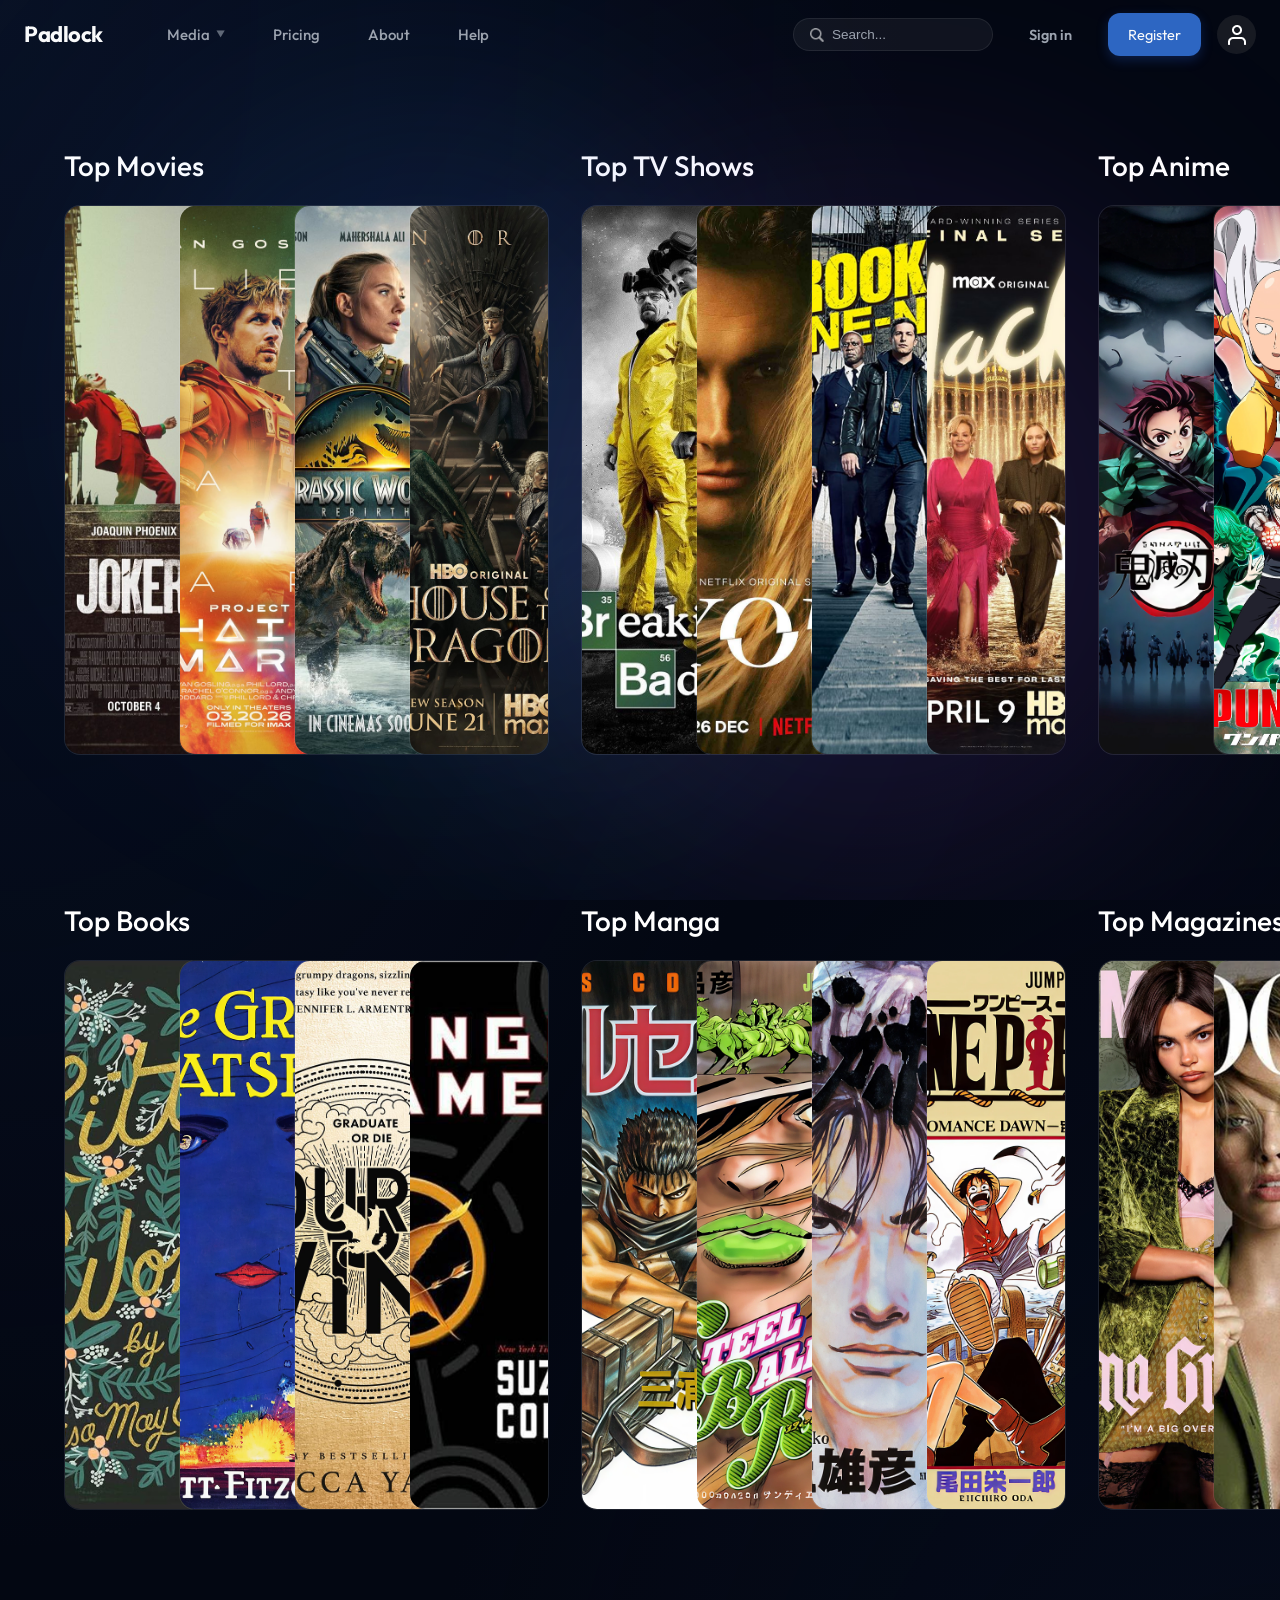
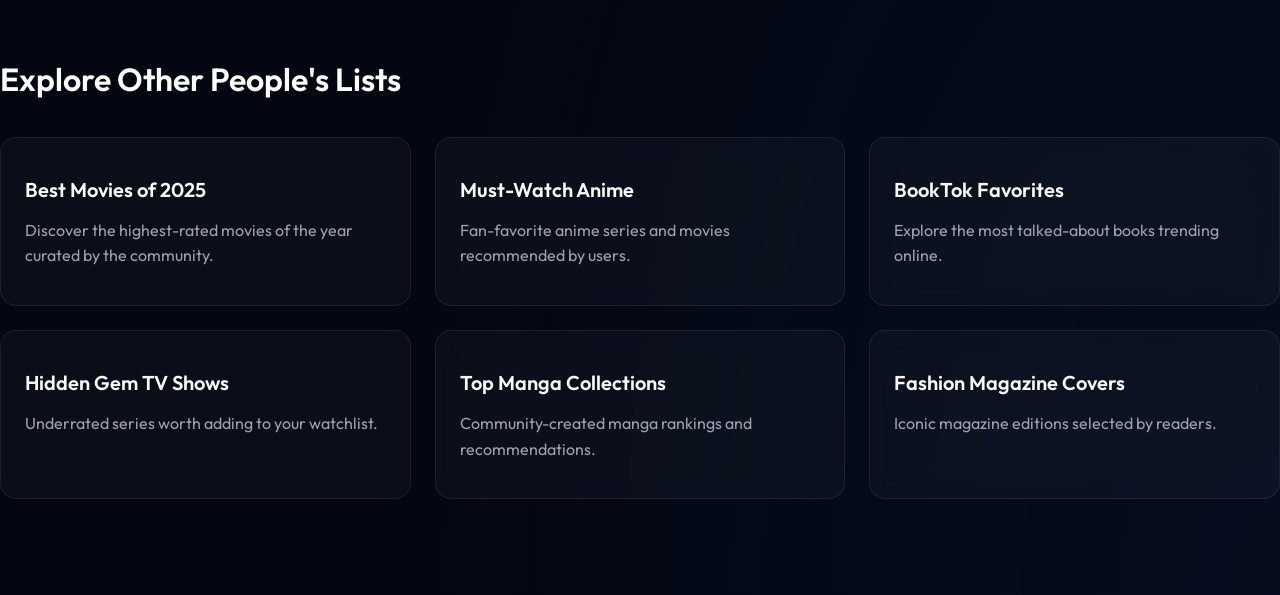
==== commit 102fbde0: "settings page and exlpor paage cards" ====
--- a/explore.html
+++ b/explore.html
@@ -33,8 +33,8 @@
         <div class="header__container">
             <div class="header__left">
                 <!-- Logo -->
-                <a href="#" class="logo">
-                    <span class="logo__text">Padlock</span>
+                <a href="index.html" class="logo">
+                    <span href="index.html" class="logo__text">Padlock</span>
                 </a>
 
                 <!-- Navigation Links -->
@@ -116,6 +116,9 @@
                 </div>
                 <a href="./signin.html" class="btn btn--text">Sign in</a>
                 <a href="./register.html" class="btn btn--primary">Register</a>
+                <a href="#" class="user-icon">
+                    <img src="./images/usericon.png" alt="User Icon">
+                </a>
             </div>
         </div>
 
--- a/style.css
+++ b/style.css
@@ -60,18 +60,21 @@
 * {
     margin: 0;
     padding: 0;
-    box-sizing: border-box;
-}
+    box-sizing: border-box; 
+
+}
+
 
 body {
     background-color: var(--color-bg-primary);
     background-image: radial-gradient(at 0% 0%, rgba(13, 27, 56, 0.5) 0px, transparent 50%),
-        radial-gradient(at 100% 100%, rgba(9, 18, 41, 0.5) 0px, transparent 50%);
+    radial-gradient(at 100% 100%, rgba(9, 18, 41, 0.5) 0px, transparent 50%);
     color: var(--color-text-white);
     font-family: var(--font-primary);
     min-height: 100vh;
     overflow-x: hidden;
     line-height: 1.6;
+   
 }
 
 a {
@@ -255,6 +258,7 @@
 .btn--primary {
     background: var(--color-blue-primary);
     color: var(--color-text-white);
+    font-weight: 400;
     box-shadow: 0 4px 12px rgba(37, 99, 235, 0.25);
 }
 
@@ -262,6 +266,83 @@
     transform: translateY(-1px);
     box-shadow: 0 6px 16px rgba(37, 99, 235, 0.35);
     background: var(--color-blue-hover);
+}
+
+/*  USER icon  */
+.user-icon {
+    position: relative;
+    display: flex;
+    align-items: center;
+    justify-content: center;
+    background-color: rgba(92, 92, 92, 0.233);
+    width: 39px;
+    height: 39px;
+    border-radius: var(--border-radius-full);
+    overflow: hidden;
+    transition: all var(--transition-fast);
+}
+
+.user-icon:hover {
+    background-color: rgba(92, 92, 92, 0.4);
+    transform: translateY(-2px);
+    box-shadow: 0 4px 12px rgba(255, 255, 255, 0.15);
+}
+
+/* USER MENU */
+
+.user-menu {
+    position: relative;
+}
+
+
+/* Dropdown */
+
+.user-dropdown { 
+    position: absolute;
+    top: 55px;
+    right: -100px;
+    width: 220px;
+    background-color: var(--color-header-bg-solid);
+    backdrop-filter: blur(20px);
+    -webkit-backdrop-filter: blur(20px);
+    border: 1px solid rgba(255,255,255,0.08);
+    border-radius: 16px;
+    box-shadow: 0 20px 40px rgba(0,0,0,0.35);
+    padding: 10px;
+    opacity: 0;
+    visibility: hidden;
+    transform: translateY(-10px);
+    transition: all 0.25s ease;
+    z-index: 999;
+}
+
+/* Show dropdown on hover */
+
+.user-menu:hover .user-dropdown {
+    opacity: 1;
+    visibility: visible;
+    transform: translateY(0);
+}
+
+/* Links */
+
+.user-dropdown__item {
+    display: block;
+    padding: 12px 14px;
+
+    border-radius: 10px;
+
+    color: white;
+    font-size: 14px;
+    font-weight: 400;
+
+    transition: all 0.2s ease;
+}
+
+.user-dropdown__item:hover {
+    background: rgba(245, 20, 20, 0.05);
+    color: orange;
+    padding-left: 18px;
 }
 
 /* ==========================================================================
